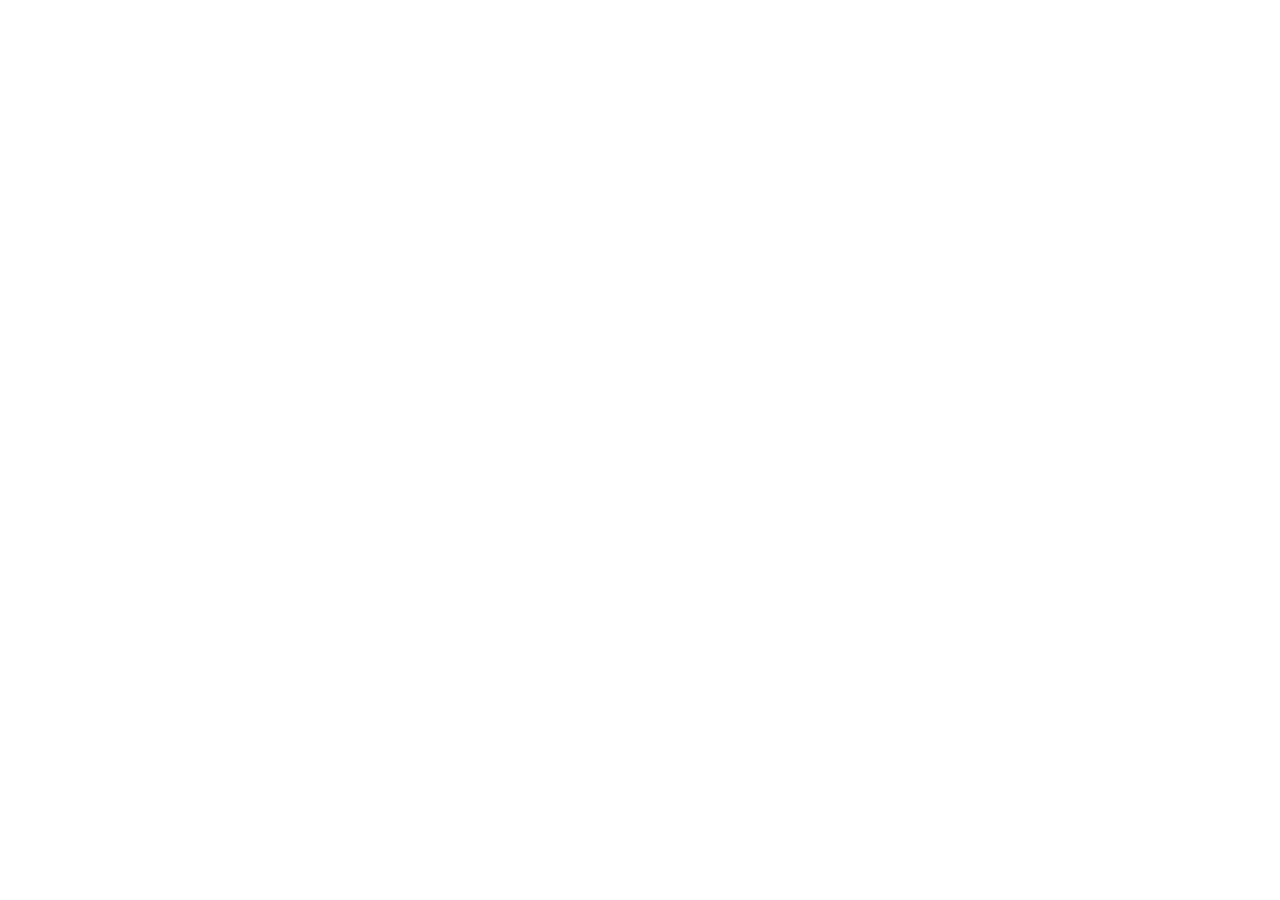
==== Front-End/Index.html @ 3a9582c6 "Initial commit: front and backend" ====
<!DOCTYPE html>
<html lang="en">
<head>
    <meta charset="UTF-8">
    <meta name="viewport" content="width=device-width, initial-scale=1.0">
    <title>Document</title>
    <link rel="stylesheet" href="index.css">
</head>
<body>
    
    
</body>
</html>
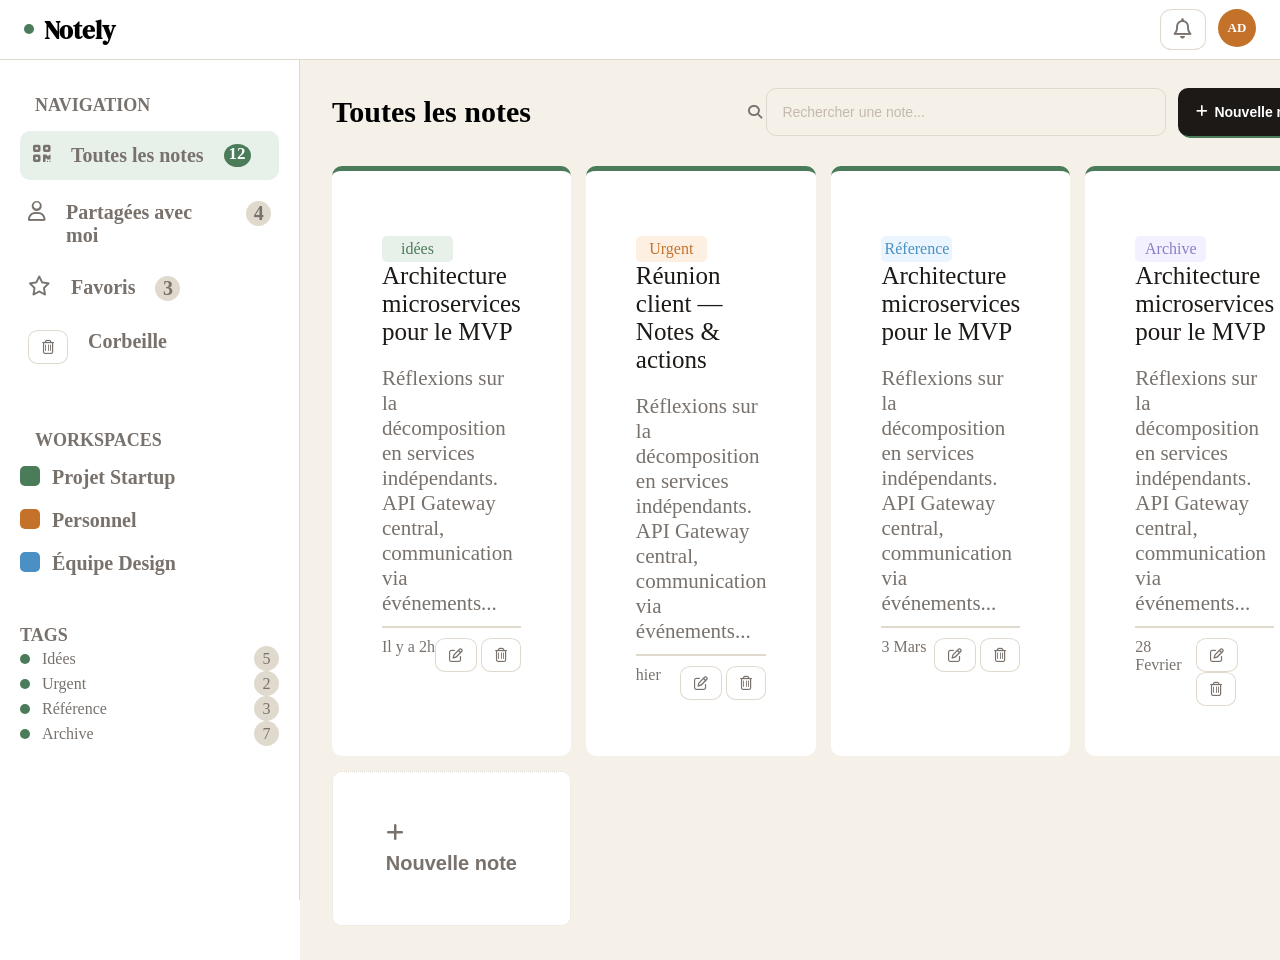
==== commit 5e8310aa: "Update Folder html" ====
--- a/Front-End/Index.html
+++ b/Front-End/Index.html
@@ -1,13 +1,206 @@
 <!DOCTYPE html>
 <html lang="en">
-<head>
-    <meta charset="UTF-8">
-    <meta name="viewport" content="width=device-width, initial-scale=1.0">
+  <head>
+    <meta charset="UTF-8" />
+    <meta name="viewport" content="width=device-width, initial-scale=1.0" />
     <title>Document</title>
-    <link rel="stylesheet" href="index.css">
-</head>
-<body>
-    
-    
-</body>
-</html>+    <link rel="stylesheet" href="index.css" />
+    <link
+      rel="stylesheet"
+      href="https://cdnjs.cloudflare.com/ajax/libs/font-awesome/6.2.1/css/all.min.css"
+      integrity="sha512-MV7K8+y+gLIBoVD59lQIYicR65iaqukzvf/nwasF0nqhPay5w/9lJmVM2hMDcnK1OnMGCdVK+iQrJ7lzPJQd1w=="
+      crossorigin="anonymous"
+      referrerpolicy="no-referrer"
+    />
+    <link href="https://fonts.googleapis.com/css2?family=DM+Serif+Display&family=DM+Sans:wght@300;400;500;600&display=swap" rel="stylesheet">
+  </head>
+  <body>
+    <header class="app__header">
+      <div class="app__logo">
+        <div class="dot"></div>
+        <span class="logo">Notely</span>
+      </div>
+      <div class="header__action">
+        <div class="header__action__btn">
+          <i class="fa-regular fa-bell " ></i>
+        </div>
+        <div class="header__action__avatar">AD</div>
+      </div>
+    </header>
+
+     <div class="app__layout">
+     <aside class="sidebar">
+      <div class="sidebar__content">
+        <div class="sidebar__content__navigation">
+          <p class="sidebar__content__title">NAVIGATION</p>
+          <div class="navigation__content__active navigation__content">
+            <i class="fa-solid fa-qrcode"></i>
+            <p>Toutes les notes</p>
+            <span class="active">12</span>
+          </div>
+
+          <div class="navigation__content">
+            <i class="fa-regular fa-user"></i>
+            <p>Partagées avec moi</p>
+            <span class="number" >4</span>
+          </div>
+
+          <div class="navigation__content">
+            <i class="fa-regular fa-star"></i>
+            <p>Favoris</p>
+            <span class="number" >3</span>
+          </div>
+
+          <div class="navigation__content">
+            <i class="fa-regular fa-trash-can"></i>
+            <p>Corbeille</p>
+          </div>
+        </div>
+
+        <!-- Workspaces  -->
+
+        <div class="sidebar__workSpaces">
+          <p class="sidebar__workSpaces__title">WORKSPACES</p>
+
+          <div class="sidebar__workSpaces__content">
+          <div class="Workspaces__bloc">
+            <span class="dot__WorkSpaces__Green"></span>
+            <p>Projet Startup</p>
+          </div>
+          <div class="Workspaces__bloc">
+            <span class="dot__WorkSpaces__orange"></span>
+            <p>Personnel</p>
+          </div>
+          <div class="Workspaces__bloc">
+            <span class="dot__WorkSpaces__blue"></span>
+            <p>Équipe Design</p>
+          </div>
+          </div>
+        </div>
+        <!-- Tags  -->
+        <div class="sidebar__Tags">
+          <p class="sidebar__Tags__title">TAGS</p>
+          <div class="sidebar__Tags__content">
+            <div class="dot__bloc">
+              <div class="dot__bloc__items">
+              <span class="dot__Tags"></span>
+              <p>Idées</p>
+            </div>
+              <span class="number">5</span>
+            </div>
+            <div class="dot__bloc">
+              <div class="dot__bloc__items">
+                <span class="dot__Tags"></span>
+                <p>Urgent</p>
+              </div>
+              <span class="number">2</span>
+            </div>
+            <div class="dot__bloc">
+              <div class="dot__bloc__items">
+                <span class="dot__Tags"></span>
+                <p>Référence</p>
+              </div>
+              <span class="number">3</span>
+            </div>
+
+            <div class="dot__bloc">
+              <div class="dot__bloc__items">
+                <span class="dot__Tags"></span>
+                <p>Archive</p>
+              </div>
+              <span class="number">7</span>
+            </div>
+            </div>
+        </div>
+      </div>
+    </aside>
+
+    <main class="main-page">
+        <div class="All__note">
+            <h1 class="All__note__title">Toutes les notes</h1>
+            <div class="All__note__actions">
+            <div class="All__note__search__icone">
+            <i class="fa-solid fa-magnifying-glass"></i>
+              <input type="search"
+               name="search" id="search"
+                placeholder="Rechercher une note..."
+                class="search__input">
+              </div>
+              <button class="Add__note">
+                <i class="fa-solid fa-plus"></i>
+                <span>Nouvelle note</span>
+              </button>
+            </div>
+             </div>
+
+
+             <div class="Cards">
+
+                <div class="card">
+                    <span class="Tags__idea Tags">idées</span>
+                    <h2  class="card__title">Architecture microservices pour le MVP</h2>
+                    <p>Réflexions sur la décomposition en services indépendants. API Gateway central, communication via événements...</p>
+                        <hr>
+                        <div class="Icone__bottom">
+                            <span>Il y a 2h</span>
+                            <div class="Icone">
+                            <i class="fa-regular fa-pen-to-square"></i>
+                            <i class="fa-regular fa-trash-can"></i>
+                            </div>
+                        </div>
+                      </div>
+
+                <div class="card">
+                  <span class="Tags__Urgent Tags" >Urgent</span>
+                    <h2 class="card__title">Réunion client — Notes & actions</h2>
+                    <p>Réflexions sur la décomposition en services indépendants. API Gateway central, communication via événements...</p>
+                        <hr>
+                        <div class="Icone__bottom">
+                            <span>hier</span>
+                            <div class="Icone"> 
+                          
+                            <i class="fa-regular fa-pen-to-square"></i>
+                            <i class="fa-regular fa-trash-can"></i>
+                            </div>
+                        </div>
+                </div>
+                <div class="card">
+                  <span class="Tags__reference Tags">Réference</span>
+                  <h2 class="card__title">Architecture microservices pour le MVP</h2>
+                  <p>Réflexions sur la décomposition en services indépendants. API Gateway central, communication via événements...</p>
+                      <hr>
+                      <div class="Icone__bottom">
+                          <span>3 Mars</span>
+                          <div class="Icone">
+                          <i class="fa-regular fa-pen-to-square"></i>
+                          <i class="fa-regular fa-trash-can"></i>
+                        </div>
+                      </div>
+                </div>
+                <div class="card">
+                  <span class="Tags__Archive Tags">Archive</span>
+                  <h2 class="card__title">Architecture microservices pour le MVP</h2>
+                  <p>Réflexions sur la décomposition en services indépendants. API Gateway central, communication via événements...</p>
+                      <hr>
+                      <div class="Icone__bottom">
+                          <span>28 Fevrier</span>
+                          <div class="Icone">
+                            <i class="fa-regular fa-pen-to-square"></i>
+                            <i class="fa-regular fa-trash-can"></i>
+                          </div>
+                      </div>
+                </div>
+
+                <div class="card__Add__Note">
+                  <button class="btn__card" >
+                    <i class="fa-solid fa-plus"></i>
+                    <span>Nouvelle note</span>
+                  </button>
+              
+                 </div>
+                </div>
+             </div>
+    </main>
+    </div>
+  </body>
+</html>
--- a/Front-End/index.css
+++ b/Front-End/index.css
@@ -0,0 +1,414 @@
+*,
+::after,
+::before
+{
+margin: 0;
+padding: 0;
+box-sizing: border-box;
+
+}
+
+
+  :root {
+    /* Couleurs principales */
+    --cream: #F5F0E8;
+    --ink: #1C1917;
+    --White: #FFFFFF;
+    --sage: #4A7C59;
+    --sage-light: #E8F0EA;
+    --warm: #C4722A;
+    --warm-light: #FDF0E3;
+    --muted: #78716C;
+    --border: #E0D9CE;
+    --danger: #DC2626;
+  
+    /* Couleurs des tags */
+    --tag-idees: #4A7C59;
+    --tag-idees-bg: #E8F0EA;
+  
+    --tag-urgent: #C4722A;
+    --tag-urgent-bg: #FDF0E3;
+  
+    --tag-reference: #4A90C4;
+    --tag-reference-bg: #EBF5FF;
+  
+    --tag-archive: #8B7EC8;
+    --tag-archive-bg: #F3F0FF;
+  }
+main{
+background: var(--cream);
+min-height: 100vh;
+flex: 1; 
+padding: 28px 32px;
+}
+
+.app__header{
+position: sticky;
+  top: 0;
+  z-index: 50;
+  background-color: var(--White);
+  width: 100%;
+  padding: 0 24px;
+  height: 60px;
+  border-bottom: 1.5px solid var(--border);
+  display: flex;
+  align-items: center;
+  justify-content: space-between;
+
+}
+.app__logo{
+    display: flex;
+    flex-direction: row;
+    gap: 10px;
+}
+.dot{
+width: 10px;
+height: 10px;
+background-color:var(--sage) ;
+border-radius: 50%;
+margin-top: 11px;
+}
+.logo{
+font-family: 'DM Serif Display', serif;
+  font-size: 25px;
+  font-weight: 700;
+}
+.header__action{
+    display: flex;
+    flex-direction: row;
+    gap: 12px;
+}
+.header__action__btn{
+border: 1.5px solid var(--border);
+border-radius: 26%;
+padding: 9px 13px;
+}
+.header__action__btn:hover{
+    background-color: var(--border);
+}
+.fa-bell{
+    font-size: 16px;
+    color: var(--muted);
+}
+.header__action__avatar{
+background: var(--warm);
+color: var(--White);
+border-radius: 50%;
+font-weight: 700;
+font-size: 13px;
+height: 38px;
+width: 38px;
+display: flex;
+justify-content: center;
+align-items: center;
+}
+/*********Sidebar*****/
+.app__layout {
+    display: flex;
+    min-height: calc(100vh - 60px); /* 60px = hauteur du header */
+  }
+.sidebar{
+
+ width: 300px;
+ flex-shrink: 0;
+  position: sticky;
+  top: 60px; /* hauteur du header */
+  height: calc(100vh - 60px);
+  overflow-y: auto;
+  border-right: 1.5px solid var(--border);
+  background: var(--White);
+}
+.sidebar__content{
+    display: flex;
+    flex-direction: column;
+    gap: 30px;
+    padding: 20px;
+}
+
+.sidebar__content__title{
+    color: var(--muted);
+    font-size: 18px;
+    font-weight: 574;
+    margin: 15px;
+}
+.navigation__content{
+   display: flex;
+   gap: 20px;
+   padding: 8px;
+   color: var(--muted);
+   margin-bottom: 13px;
+   font-size: 20px;
+   font-weight: 550;
+}
+.navigation__content:hover{
+    background: var(--cream);
+    border-radius: 20px;
+    color: var(--ink);
+}
+.navigation__content__active{
+background-color: var(--sage-light);
+border-radius: 10px;
+padding: 13px;
+}
+.active{
+    background: var(--sage);
+    border-radius: 50%;
+    color: var(--White);
+    padding: 0px 5px;
+    font-size: 17px;
+}
+.fa-regular{
+    font-size: 20px;
+}
+.sidebar__workSpaces{
+
+}
+.sidebar__workSpaces__title{
+    color: var(--muted);
+    font-size: 18px;
+    font-weight: 574;
+    margin: 15px;
+}
+.sidebar__workSpaces__content{
+font-weight: 550;
+}
+.dot__WorkSpaces__Green{
+width: 20px;
+height: 20px;
+border-radius: 5px;
+background-color: var(--tag-idees);
+display: inline-block;
+}
+
+.dot__WorkSpaces__orange{
+    width: 20px;
+    height: 20px;
+    border-radius: 5px;
+    background-color: var(--tag-urgent);
+    display: inline-block;
+    }
+
+    .dot__WorkSpaces__blue{
+        width: 20px;
+        height: 20px;
+        border-radius: 5px;
+        background-color: var(--tag-reference);
+        display: inline-block;
+        }
+.Workspaces__bloc{
+display: flex;
+gap: 12px;
+margin-bottom: 20px;
+}
+.Workspaces__bloc p {
+    font-size: 20px;
+    color: var(--muted);
+}
+
+.sidebar__content{
+    color: var(--muted);
+}
+.sidebar__Tags__title{
+    color: var(--muted);
+    font-size: 18px;
+    font-weight: 550;
+}
+
+.dot__Tags{
+width: 10px;
+height: 10px;
+border-radius: 50%;
+background-color: var(--tag-idees);
+display:inline-block;
+}
+.dot__bloc{
+    display: flex;
+    justify-content: space-between;
+}
+.dot__bloc__items{
+    display: flex;
+    justify-content: center;
+    align-items: center;
+    gap: 12px;
+}
+
+/**********MAIN*************/
+.All__note{
+display: flex;
+justify-content: space-between;
+align-items: center;
+}
+.All__note__title{
+    font-size: 30px;
+}
+.All__note__actions{
+display: flex;
+gap: 12px;
+}
+.All__note__search__icone{
+    
+}
+.Add__note{
+    gap: 6px;
+    display: flex;
+    align-items: center;
+    box-shadow: 2px 2px 0px #4A7C59;
+    padding: 9px 18px;
+    background: var(--ink);
+    color: var(--White);
+    border: none;
+    border-radius: 10px;
+    cursor: pointer
+
+}
+.Add__note:hover {
+    transform: translate(-1px, -1px);
+    box-shadow: 3px 3px 0px #4A7C59;
+  }
+.Add__note span{
+    font-size: 14px;
+    font-weight: 600;
+}
+.search__input{
+ outline: none;
+ padding: 15px;
+ border: none;
+ border-radius: 10px;
+ border: 1.5px solid var(--border);
+ background: transparent;
+ font-size: 14px;
+ color: var(--ink);
+width: 400px;
+}
+.search__input::placeholder {
+    color: #C4B9AE;
+  }
+  .fa-magnifying-glass{
+   color: var(--muted);
+   font-size: 14px;
+  }
+
+  .Cards{
+    display: grid;
+    grid-template-columns: repeat(4, 1FR) ;
+    grid-template-rows: repeat(1, 1FR) ;
+    margin-top: 30px;
+    gap: 15px ;
+   
+  }
+  .card{
+    background-color: var(--White);
+    padding: 50px;
+    border-radius: 10px;
+    border-top: 5px solid var(--sage);
+  
+  }
+  .card:hover{
+    box-shadow: 0 8px 40px rgba(0,0,0,0.07), 
+    4px 4px 0px #E0D9CE; 
+  
+  }
+  .card__title{
+    font-size: 25px;
+    color: var(--ink);
+    font-weight: 500;
+    margin-bottom: 20px;
+
+  }
+  .card p{
+    color: var(--muted);
+    margin-bottom: 10px;
+    font-size: 21px;
+    font-weight: 500;
+  }
+  .btn__card{
+    border: none;
+    background: transparent;
+    display: flex;
+    flex-direction: column;
+    margin: auto;
+    gap: 10px;
+    font-size: 20px;
+    color: var(--muted);
+    font-weight: 600;
+  }
+  .card__Add__Note{
+    background-color: var(--White);
+    padding: 50px;
+    border-radius: 10px;
+    border: 1.5px dotted var(--border) ;
+  }
+  .Tags{
+    padding: 4px;
+    border-radius: 5px;
+    width: 71px;
+    display: flex;
+    justify-content: center;
+    align-items: center;
+    margin-top: 15px;
+}
+
+  .Tags__idea{
+    color: var(--tag-idees);
+    background-color: var(--tag-idees-bg);
+  }
+  .Tags__Urgent{
+    color: var(--tag-urgent);
+    background-color: var(--tag-urgent-bg);
+  }
+  .Tags__reference{
+    color: var(--tag-reference);
+    background-color: var(--tag-reference-bg);
+  }
+  .Tags__Archive{
+    color: var(--tag-archive);
+    background-color: var(--tag-archive-bg);;
+  }
+  hr{
+    border: 1px solid var(--border);
+    
+  }
+  .Icone__bottom{
+    display: flex;
+    justify-content: space-between;
+    margin-top: 10px;
+  }
+  .Icone__bottom span {
+    color: var(--muted);
+  }
+  .Icone{
+    gap: 15px;
+  }
+  .fa-trash-can{
+    color: var(--muted);
+    font-weight: 400;
+    border: 1.5px solid var(--border);
+    border-radius: 26%;
+    padding: 9px 13px;
+    font-size: 14px;
+  }
+  .fa-trash-can:hover{
+    background-color: var(--cream);
+  }
+  .fa-pen-to-square{
+    color: var(--muted);
+    font-weight: 400;
+    border: 1.5px solid var(--border);
+    border-radius: 26%;
+    padding: 9px 13px;
+    font-size: 14px;
+  }
+  .fa-pen-to-square:hover{
+   color: var(--danger);
+  border: 1px solid var(--danger);
+  }
+  
+  .number{
+    width:25px ;
+    height:25px ;
+    display: flex;
+    justify-content: center;
+    align-items: center;
+    border-radius: 50%;
+    background-color: var(--border);
+  }
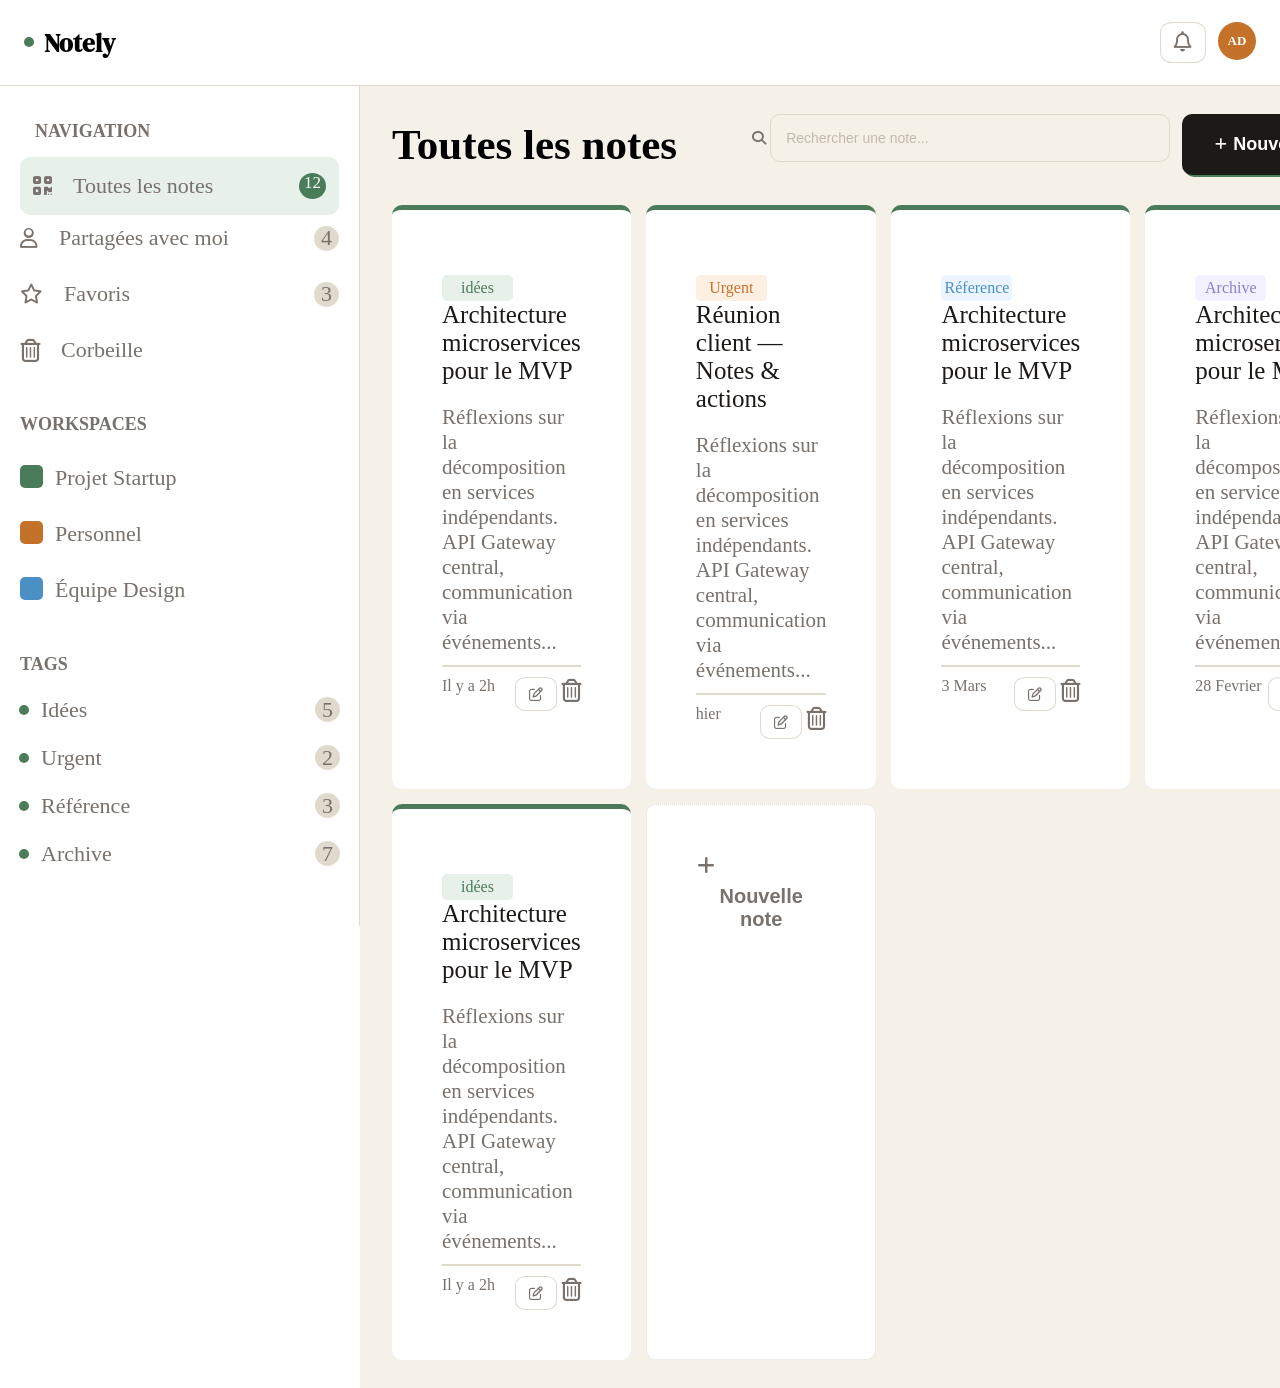
==== commit 3372ec74: "Update login" ====
--- a/Front-End/Index.html
+++ b/Front-End/Index.html
@@ -33,28 +33,36 @@
       <div class="sidebar__content">
         <div class="sidebar__content__navigation">
           <p class="sidebar__content__title">NAVIGATION</p>
-          <div class="navigation__content__active navigation__content">
+          <div class="navigation__content__active ">
+          <div class="navigation__content__icone">
             <i class="fa-solid fa-qrcode"></i>
             <p>Toutes les notes</p>
+            </div>
             <span class="active">12</span>
           </div>
 
           <div class="navigation__content">
+            <div class="navigation__content__icone">
             <i class="fa-regular fa-user"></i>
             <p>Partagées avec moi</p>
+          </div>
             <span class="number" >4</span>
           </div>
 
           <div class="navigation__content">
+            <div class="navigation__content__icone">
             <i class="fa-regular fa-star"></i>
             <p>Favoris</p>
+            </div>
             <span class="number" >3</span>
           </div>
 
           <div class="navigation__content">
+            <div class="navigation__content__icone">
             <i class="fa-regular fa-trash-can"></i>
             <p>Corbeille</p>
           </div>
+          </div>
         </div>
 
         <!-- Workspaces  -->
@@ -64,15 +72,15 @@
 
           <div class="sidebar__workSpaces__content">
           <div class="Workspaces__bloc">
-            <span class="dot__WorkSpaces__Green"></span>
+            <span class="dot__WorkSpaces__Green workspaces__Dry"></span>
             <p>Projet Startup</p>
           </div>
           <div class="Workspaces__bloc">
-            <span class="dot__WorkSpaces__orange"></span>
+            <span class="dot__WorkSpaces__orange workspaces__Dry"></span>
             <p>Personnel</p>
           </div>
           <div class="Workspaces__bloc">
-            <span class="dot__WorkSpaces__blue"></span>
+            <span class="dot__WorkSpaces__blue workspaces__Dry"></span>
             <p>Équipe Design</p>
           </div>
           </div>
@@ -189,7 +197,22 @@
                             <i class="fa-regular fa-trash-can"></i>
                           </div>
                       </div>
-                </div>
+    
+                </div>
+
+                <div class="card">
+                    <span class="Tags__idea Tags">idées</span>
+                    <h2  class="card__title">Architecture microservices pour le MVP</h2>
+                    <p>Réflexions sur la décomposition en services indépendants. API Gateway central, communication via événements...</p>
+                        <hr>
+                        <div class="Icone__bottom">
+                            <span>Il y a 2h</span>
+                            <div class="Icone">
+                            <i class="fa-regular fa-pen-to-square"></i>
+                            <i class="fa-regular fa-trash-can"></i>
+                            </div>
+                        </div>
+                      </div>
 
                 <div class="card__Add__Note">
                   <button class="btn__card" >
--- a/Front-End/index.css
+++ b/Front-End/index.css
@@ -49,7 +49,7 @@
   background-color: var(--White);
   width: 100%;
   padding: 0 24px;
-  height: 60px;
+  height: 86px;
   border-bottom: 1.5px solid var(--border);
   display: flex;
   align-items: center;
@@ -109,7 +109,7 @@
   }
 .sidebar{
 
- width: 300px;
+ width: 360px;
  flex-shrink: 0;
   position: sticky;
   top: 60px; /* hauteur du header */
@@ -121,7 +121,7 @@
 .sidebar__content{
     display: flex;
     flex-direction: column;
-    gap: 30px;
+    gap: 21px;
     padding: 20px;
 }
 
@@ -133,22 +133,29 @@
 }
 .navigation__content{
    display: flex;
-   gap: 20px;
-   padding: 8px;
+   justify-content: space-between;
+   align-items: center;
    color: var(--muted);
-   margin-bottom: 13px;
-   font-size: 20px;
-   font-weight: 550;
+   font-size: 22px;
+   font-weight: 500;
+   margin-bottom: 30px;
+   opacity: 1.8;
 }
 .navigation__content:hover{
     background: var(--cream);
     border-radius: 20px;
     color: var(--ink);
+    
 }
 .navigation__content__active{
 background-color: var(--sage-light);
 border-radius: 10px;
-padding: 13px;
+padding: 16px 13px;
+font-size: 22px;
+display: flex;
+justify-content: space-between;
+font-weight: 500;
+margin-bottom: 10px;
 }
 .active{
     background: var(--sage);
@@ -160,49 +167,50 @@
 .fa-regular{
     font-size: 20px;
 }
-.sidebar__workSpaces{
-
-}
+
 .sidebar__workSpaces__title{
     color: var(--muted);
     font-size: 18px;
     font-weight: 574;
-    margin: 15px;
+  
 }
 .sidebar__workSpaces__content{
-font-weight: 550;
+  margin-top: 30px;
+  opacity: 1.8;
+}
+
+.workspaces__Dry{
+  width: 23px;
+height: 23px;
+border-radius: 5px;
+display: inline-block;
 }
 .dot__WorkSpaces__Green{
-width: 20px;
-height: 20px;
-border-radius: 5px;
 background-color: var(--tag-idees);
-display: inline-block;
 }
 
 .dot__WorkSpaces__orange{
-    width: 20px;
-    height: 20px;
-    border-radius: 5px;
     background-color: var(--tag-urgent);
-    display: inline-block;
     }
 
     .dot__WorkSpaces__blue{
-        width: 20px;
-        height: 20px;
-        border-radius: 5px;
         background-color: var(--tag-reference);
-        display: inline-block;
         }
 .Workspaces__bloc{
 display: flex;
 gap: 12px;
-margin-bottom: 20px;
+margin-bottom: 30px;
+}
+.Workspaces__bloc:hover{
+  background: var(--cream);
+    border-radius: 20px;
+    color: var(--ink);
+    
 }
 .Workspaces__bloc p {
-    font-size: 20px;
-    color: var(--muted);
+    font-size: 22px;
+    color: var(--muted);
+    font-weight: 500;
 }
 
 .sidebar__content{
@@ -224,6 +232,16 @@
 .dot__bloc{
     display: flex;
     justify-content: space-between;
+    margin: 22px -1px;
+    font-weight: 500;
+    font-size: 22px;
+    opacity: 1.8;
+}
+.dot__bloc:hover{
+  background: var(--cream);
+  border-radius: 20px;
+  color: var(--ink);
+  
 }
 .dot__bloc__items{
     display: flex;
@@ -239,21 +257,19 @@
 align-items: center;
 }
 .All__note__title{
-    font-size: 30px;
+    font-size: 43px;
 }
 .All__note__actions{
 display: flex;
 gap: 12px;
 }
-.All__note__search__icone{
-    
-}
+
 .Add__note{
     gap: 6px;
     display: flex;
     align-items: center;
     box-shadow: 2px 2px 0px #4A7C59;
-    padding: 9px 18px;
+    padding: 20px 33px;
     background: var(--ink);
     color: var(--White);
     border: none;
@@ -266,7 +282,7 @@
     box-shadow: 3px 3px 0px #4A7C59;
   }
 .Add__note span{
-    font-size: 14px;
+    font-size: 18px;
     font-weight: 600;
 }
 .search__input{
@@ -382,13 +398,17 @@
   .fa-trash-can{
     color: var(--muted);
     font-weight: 400;
-    border: 1.5px solid var(--border);
+    font-size: 23px;
     border-radius: 26%;
-    padding: 9px 13px;
-    font-size: 14px;
   }
   .fa-trash-can:hover{
     background-color: var(--cream);
+  }
+  .navigation__content__icone{
+    display: flex;
+    justify-content: center;
+    align-items: center;
+    gap: 21px;
   }
   .fa-pen-to-square{
     color: var(--muted);
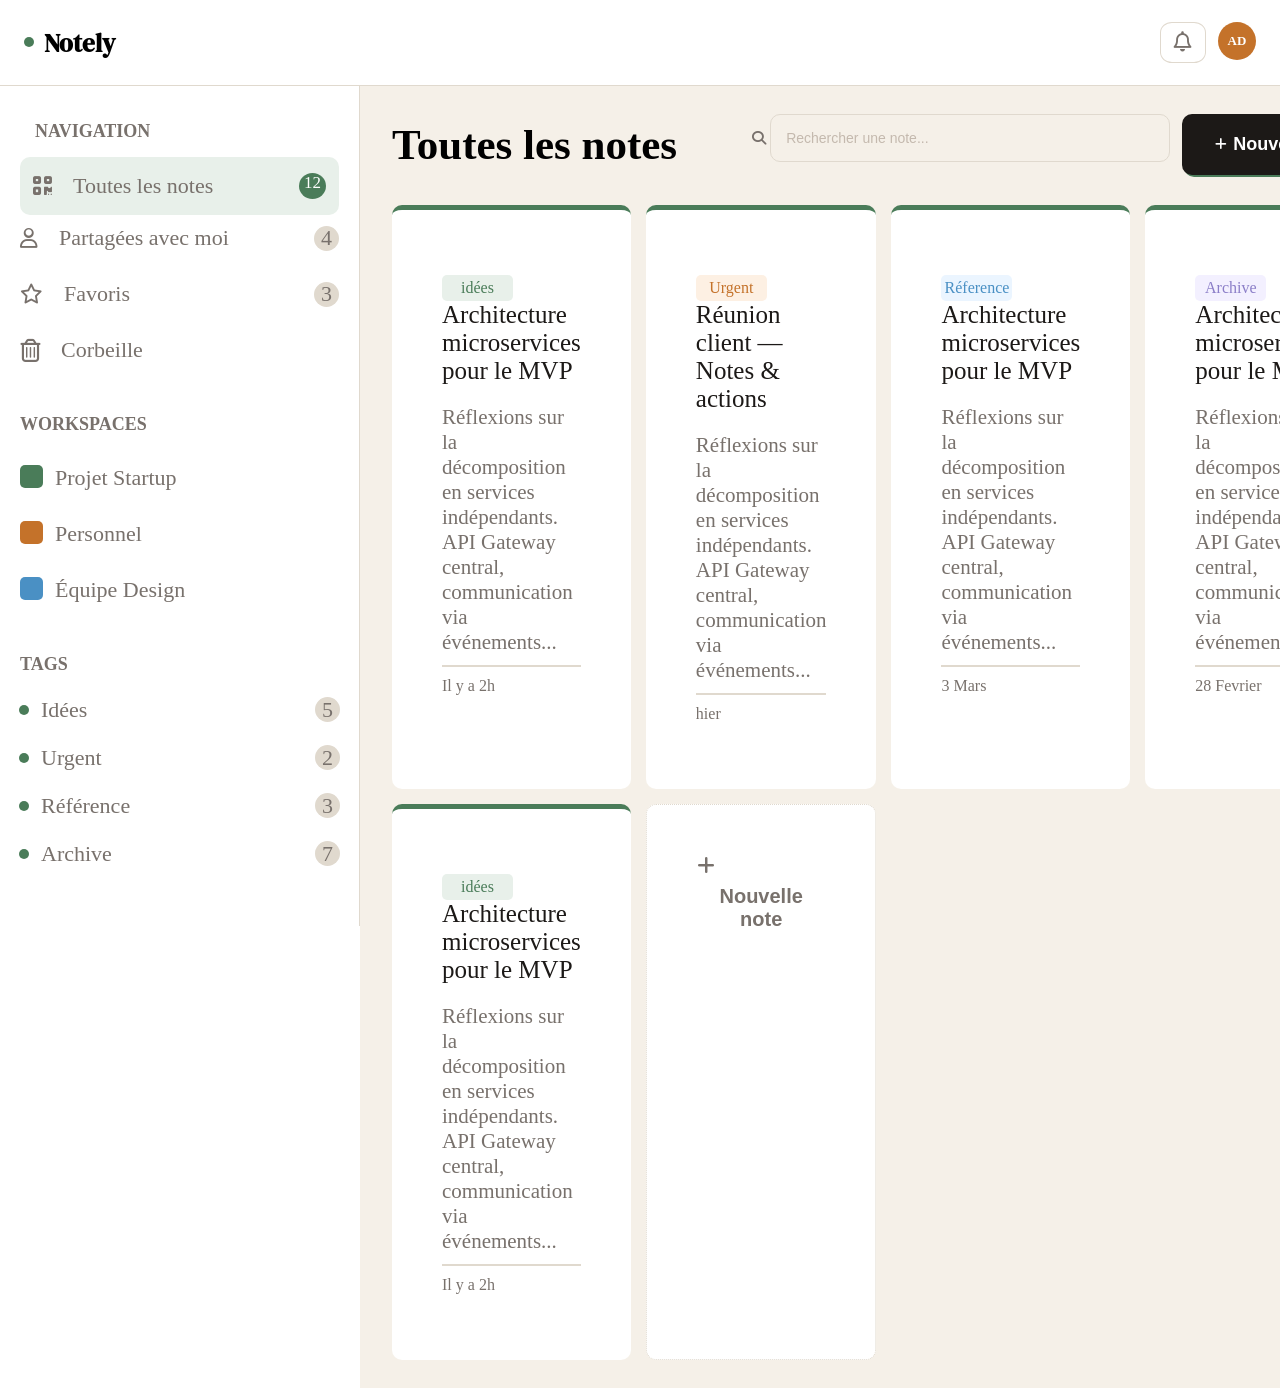
==== commit e8dec219: "Update Index" ====
--- a/Front-End/Index.html
+++ b/Front-End/Index.html
@@ -12,6 +12,7 @@
       crossorigin="anonymous"
       referrerpolicy="no-referrer"
     />
+    <link rel='stylesheet' href='https://cdn-uicons.flaticon.com/4.0.0/uicons-thin-straight/css/uicons-thin-straight.css'>
     <link href="https://fonts.googleapis.com/css2?family=DM+Serif+Display&family=DM+Sans:wght@300;400;500;600&display=swap" rel="stylesheet">
   </head>
   <body>
@@ -150,10 +151,10 @@
                     <p>Réflexions sur la décomposition en services indépendants. API Gateway central, communication via événements...</p>
                         <hr>
                         <div class="Icone__bottom">
-                            <span>Il y a 2h</span>
-                            <div class="Icone">
-                            <i class="fa-regular fa-pen-to-square"></i>
-                            <i class="fa-regular fa-trash-can"></i>
+                            <span class="card__date">Il y a 2h</span>
+                            <div class="card__actions ">
+                            <i class="fa-regular fa-pen-to-square"></i>
+                            <i class="fi fi-ts-trash"></i>
                             </div>
                         </div>
                       </div>
@@ -164,11 +165,10 @@
                     <p>Réflexions sur la décomposition en services indépendants. API Gateway central, communication via événements...</p>
                         <hr>
                         <div class="Icone__bottom">
-                            <span>hier</span>
-                            <div class="Icone"> 
-                          
-                            <i class="fa-regular fa-pen-to-square"></i>
-                            <i class="fa-regular fa-trash-can"></i>
+                            <span class="card__date">hier</span>
+                            <div class="card__actions"> 
+                            <i class="fa-regular fa-pen-to-square"></i>
+                            <i class="fi fi-ts-trash"></i>
                             </div>
                         </div>
                 </div>
@@ -178,10 +178,10 @@
                   <p>Réflexions sur la décomposition en services indépendants. API Gateway central, communication via événements...</p>
                       <hr>
                       <div class="Icone__bottom">
-                          <span>3 Mars</span>
-                          <div class="Icone">
+                          <span class="card__date">3 Mars</span>
+                          <div class="card__actions">
                           <i class="fa-regular fa-pen-to-square"></i>
-                          <i class="fa-regular fa-trash-can"></i>
+                          <i class="fi fi-ts-trash"></i>
                         </div>
                       </div>
                 </div>
@@ -191,11 +191,11 @@
                   <p>Réflexions sur la décomposition en services indépendants. API Gateway central, communication via événements...</p>
                       <hr>
                       <div class="Icone__bottom">
-                          <span>28 Fevrier</span>
-                          <div class="Icone">
-                            <i class="fa-regular fa-pen-to-square"></i>
-                            <i class="fa-regular fa-trash-can"></i>
-                          </div>
+                          <span class="card__date">28 Fevrier</span>
+                          <div class="card__actions">
+                            <i class="fa-regular fa-pen-to-square"></i>
+                            <i class="fi fi-ts-trash"></i>                       
+                             </div>
                       </div>
     
                 </div>
@@ -206,11 +206,11 @@
                     <p>Réflexions sur la décomposition en services indépendants. API Gateway central, communication via événements...</p>
                         <hr>
                         <div class="Icone__bottom">
-                            <span>Il y a 2h</span>
-                            <div class="Icone">
-                            <i class="fa-regular fa-pen-to-square"></i>
-                            <i class="fa-regular fa-trash-can"></i>
-                            </div>
+                            <span class="card__date">Il y a 2h</span>
+                            <div class="card__actions">
+                            <i class="fa-regular fa-pen-to-square"></i>
+                            <i class="fi fi-ts-trash"></i>                         
+                             </div>
                         </div>
                       </div>
 
--- a/Front-End/index.css
+++ b/Front-End/index.css
@@ -319,6 +319,16 @@
     border-top: 5px solid var(--sage);
   
   }
+  .card__actions{
+    gap: 15px;
+    opacity: 0;
+    visibility: hidden;
+  transition: opacity 0.2s ease;
+}
+  .card:hover  .card__actions{
+    opacity: 1;
+   visibility: visible;
+  }
   .card:hover{
     box-shadow: 0 8px 40px rgba(0,0,0,0.07), 
     4px 4px 0px #E0D9CE; 
@@ -392,9 +402,8 @@
   .Icone__bottom span {
     color: var(--muted);
   }
-  .Icone{
-    gap: 15px;
-  }
+  
+  
   .fa-trash-can{
     color: var(--muted);
     font-weight: 400;
@@ -419,8 +428,23 @@
     font-size: 14px;
   }
   .fa-pen-to-square:hover{
-   color: var(--danger);
-  border: 1px solid var(--danger);
+   color: var(--ink);
+  border: 1px solid var(--border);
+  cursor: pointer;
+  }
+  .fi-ts-trash{
+    border: 1.5px solid var(--border);
+    padding: 9px 13px;
+    font-size: 14px;
+    border-radius: 26%;
+    font-size: 14px;
+ 
+  }
+  .fi-ts-trash:hover{
+background-color: #E05252;
+border: 1px solid var(--danger);
+cursor: pointer;
+outline-color:#E05252 ;
   }
   
   .number{
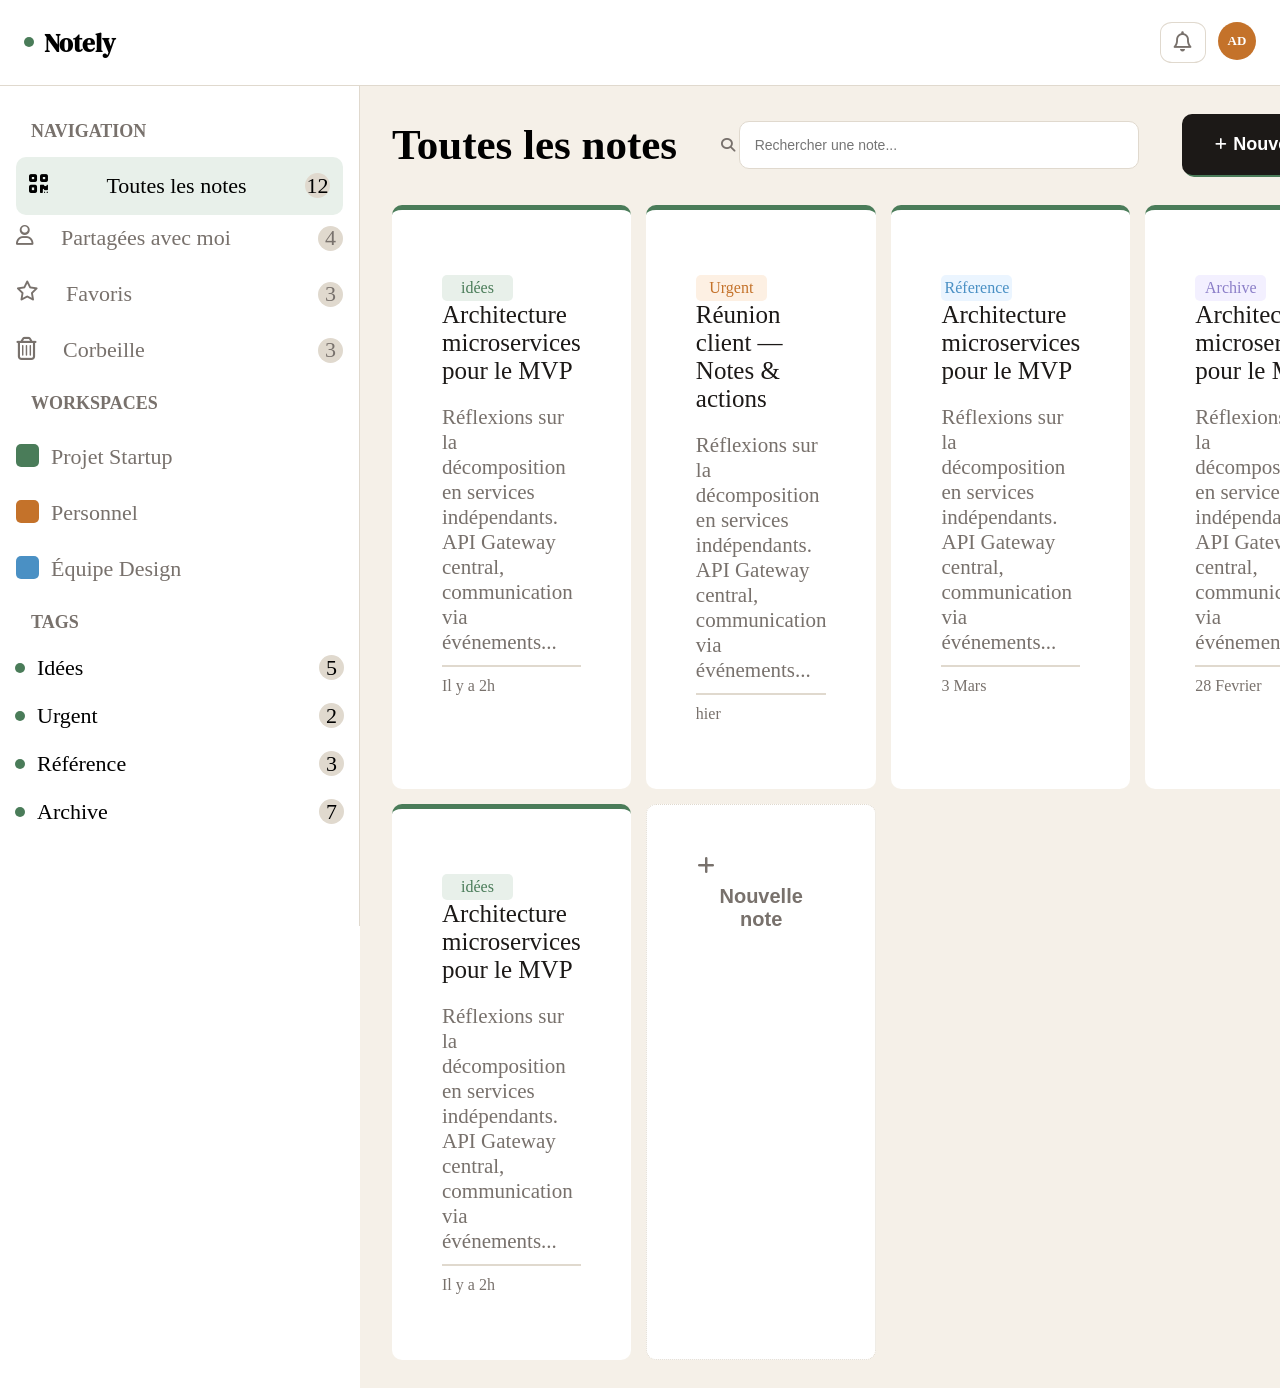
==== commit 6032b257: "Upadte Html" ====
--- a/Front-End/Index.html
+++ b/Front-End/Index.html
@@ -30,65 +30,69 @@
     </header>
 
      <div class="app__layout">
-     <aside class="sidebar">
-      <div class="sidebar__content">
-        <div class="sidebar__content__navigation">
-          <p class="sidebar__content__title">NAVIGATION</p>
-          <div class="navigation__content__active ">
-          <div class="navigation__content__icone">
+
+        <aside class="sidebar">
+
+        <div class="sidebar-section">
+          <h1 class="sidebar__section__title">NAVIGATION</h1> 
+          <div class="sidebar__section__active">
             <i class="fa-solid fa-qrcode"></i>
             <p>Toutes les notes</p>
-            </div>
-            <span class="active">12</span>
-          </div>
+            <span class="active number">12</span>
+          </div>
+
 
           <div class="navigation__content">
-            <div class="navigation__content__icone">
+            <div class="navigation__content_items">
             <i class="fa-regular fa-user"></i>
             <p>Partagées avec moi</p>
           </div>
             <span class="number" >4</span>
           </div>
 
+
           <div class="navigation__content">
-            <div class="navigation__content__icone">
+            <div class="navigation__content_items">
             <i class="fa-regular fa-star"></i>
             <p>Favoris</p>
-            </div>
+          </div>
             <span class="number" >3</span>
           </div>
+      
 
           <div class="navigation__content">
-            <div class="navigation__content__icone">
+            <div class="navigation__content_items">
             <i class="fa-regular fa-trash-can"></i>
             <p>Corbeille</p>
           </div>
-          </div>
-        </div>
+            <span class="number" >3</span>
+          </div>
+       
 
         <!-- Workspaces  -->
 
-        <div class="sidebar__workSpaces">
-          <p class="sidebar__workSpaces__title">WORKSPACES</p>
+        <div class="sidebar-section">
+          <p class="sidebar__section__title">WORKSPACES</p>
 
           <div class="sidebar__workSpaces__content">
-          <div class="Workspaces__bloc">
+          <div class="Workspaces__items">
             <span class="dot__WorkSpaces__Green workspaces__Dry"></span>
             <p>Projet Startup</p>
           </div>
-          <div class="Workspaces__bloc">
+          <div class="Workspaces__items">
             <span class="dot__WorkSpaces__orange workspaces__Dry"></span>
             <p>Personnel</p>
           </div>
-          <div class="Workspaces__bloc">
+          <div class="Workspaces__items">
             <span class="dot__WorkSpaces__blue workspaces__Dry"></span>
             <p>Équipe Design</p>
           </div>
           </div>
         </div>
         <!-- Tags  -->
-        <div class="sidebar__Tags">
-          <p class="sidebar__Tags__title">TAGS</p>
+        <div class="sidebar-section">
+          <p class="sidebar__section__title">TAGS</p>
+          
           <div class="sidebar__Tags__content">
             <div class="dot__bloc">
               <div class="dot__bloc__items">
@@ -125,22 +129,23 @@
     </aside>
 
     <main class="main-page">
-        <div class="All__note">
-            <h1 class="All__note__title">Toutes les notes</h1>
-            <div class="All__note__actions">
-            <div class="All__note__search__icone">
+        <div class="content_header">
+            <h2 class="content_header_title">Toutes les notes</h2>
+            
+            <div class="search_bar">
             <i class="fa-solid fa-magnifying-glass"></i>
               <input type="search"
-               name="search" id="search"
-                placeholder="Rechercher une note..."
-                class="search__input">
-              </div>
+               name="search" 
+               id="search"
+               placeholder="Rechercher une note...">
+              </div>
+
               <button class="Add__note">
                 <i class="fa-solid fa-plus"></i>
                 <span>Nouvelle note</span>
               </button>
             </div>
-             </div>
+        
 
 
              <div class="Cards">
--- a/Front-End/index.css
+++ b/Front-End/index.css
@@ -117,6 +117,7 @@
   overflow-y: auto;
   border-right: 1.5px solid var(--border);
   background: var(--White);
+  padding: 20px 16px;
 }
 .sidebar__content{
     display: flex;
@@ -125,7 +126,7 @@
     padding: 20px;
 }
 
-.sidebar__content__title{
+.sidebar__section__title{
     color: var(--muted);
     font-size: 18px;
     font-weight: 574;
@@ -141,13 +142,17 @@
    margin-bottom: 30px;
    opacity: 1.8;
 }
+.navigation__content_items{
+  display: flex;
+  gap: 27px;
+}
 .navigation__content:hover{
     background: var(--cream);
     border-radius: 20px;
     color: var(--ink);
     
 }
-.navigation__content__active{
+.sidebar__section__active{
 background-color: var(--sage-light);
 border-radius: 10px;
 padding: 16px 13px;
@@ -157,30 +162,19 @@
 font-weight: 500;
 margin-bottom: 10px;
 }
-.active{
-    background: var(--sage);
-    border-radius: 50%;
-    color: var(--White);
-    padding: 0px 5px;
-    font-size: 17px;
-}
+
 .fa-regular{
     font-size: 20px;
 }
 
-.sidebar__workSpaces__title{
-    color: var(--muted);
-    font-size: 18px;
-    font-weight: 574;
-  
-}
+
 .sidebar__workSpaces__content{
   margin-top: 30px;
   opacity: 1.8;
 }
 
 .workspaces__Dry{
-  width: 23px;
+ width: 23px;
 height: 23px;
 border-radius: 5px;
 display: inline-block;
@@ -193,21 +187,21 @@
     background-color: var(--tag-urgent);
     }
 
-    .dot__WorkSpaces__blue{
-        background-color: var(--tag-reference);
+ .dot__WorkSpaces__blue{
+  background-color: var(--tag-reference);
         }
-.Workspaces__bloc{
+.Workspaces__items{
 display: flex;
 gap: 12px;
 margin-bottom: 30px;
 }
-.Workspaces__bloc:hover{
+.Workspaces__items:hover{
   background: var(--cream);
     border-radius: 20px;
     color: var(--ink);
     
 }
-.Workspaces__bloc p {
+.Workspaces__items p {
     font-size: 22px;
     color: var(--muted);
     font-weight: 500;
@@ -216,11 +210,7 @@
 .sidebar__content{
     color: var(--muted);
 }
-.sidebar__Tags__title{
-    color: var(--muted);
-    font-size: 18px;
-    font-weight: 550;
-}
+
 
 .dot__Tags{
 width: 10px;
@@ -251,18 +241,15 @@
 }
 
 /**********MAIN*************/
-.All__note{
+.content_header{
 display: flex;
 justify-content: space-between;
 align-items: center;
 }
-.All__note__title{
-    font-size: 43px;
-}
-.All__note__actions{
-display: flex;
-gap: 12px;
-}
+.content_header_title{
+  font-size: 43px;
+}
+
 
 .Add__note{
     gap: 6px;
@@ -278,24 +265,27 @@
 
 }
 .Add__note:hover {
-    transform: translate(-1px, -1px);
+    transform:  translate(-1px,-1px); box-shadow: 3px 3px 0 var(--sage);;
     box-shadow: 3px 3px 0px #4A7C59;
   }
 .Add__note span{
     font-size: 18px;
     font-weight: 600;
 }
-.search__input{
- outline: none;
+
+
+.search_bar input{
+  outline: none;
  padding: 15px;
  border: none;
  border-radius: 10px;
  border: 1.5px solid var(--border);
- background: transparent;
+ background: var(--White);
  font-size: 14px;
  color: var(--ink);
 width: 400px;
 }
+
 .search__input::placeholder {
     color: #C4B9AE;
   }
